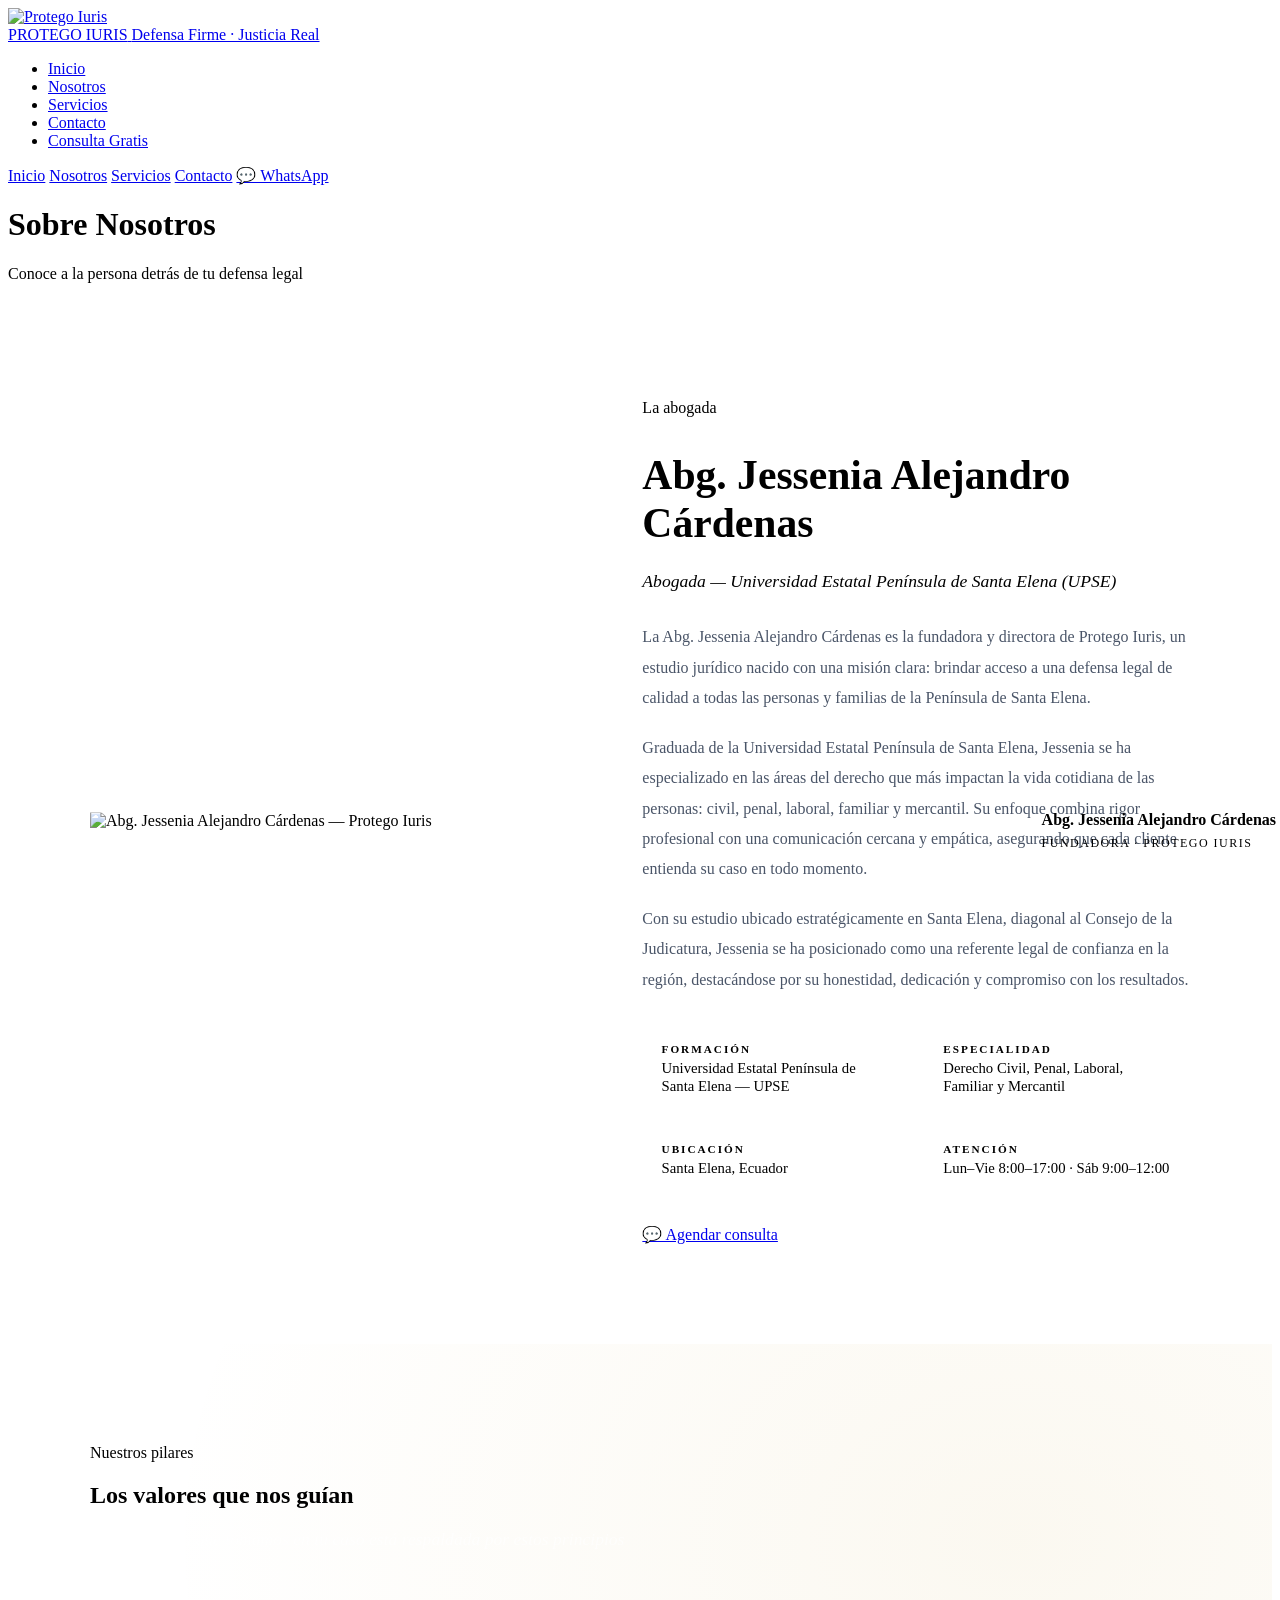
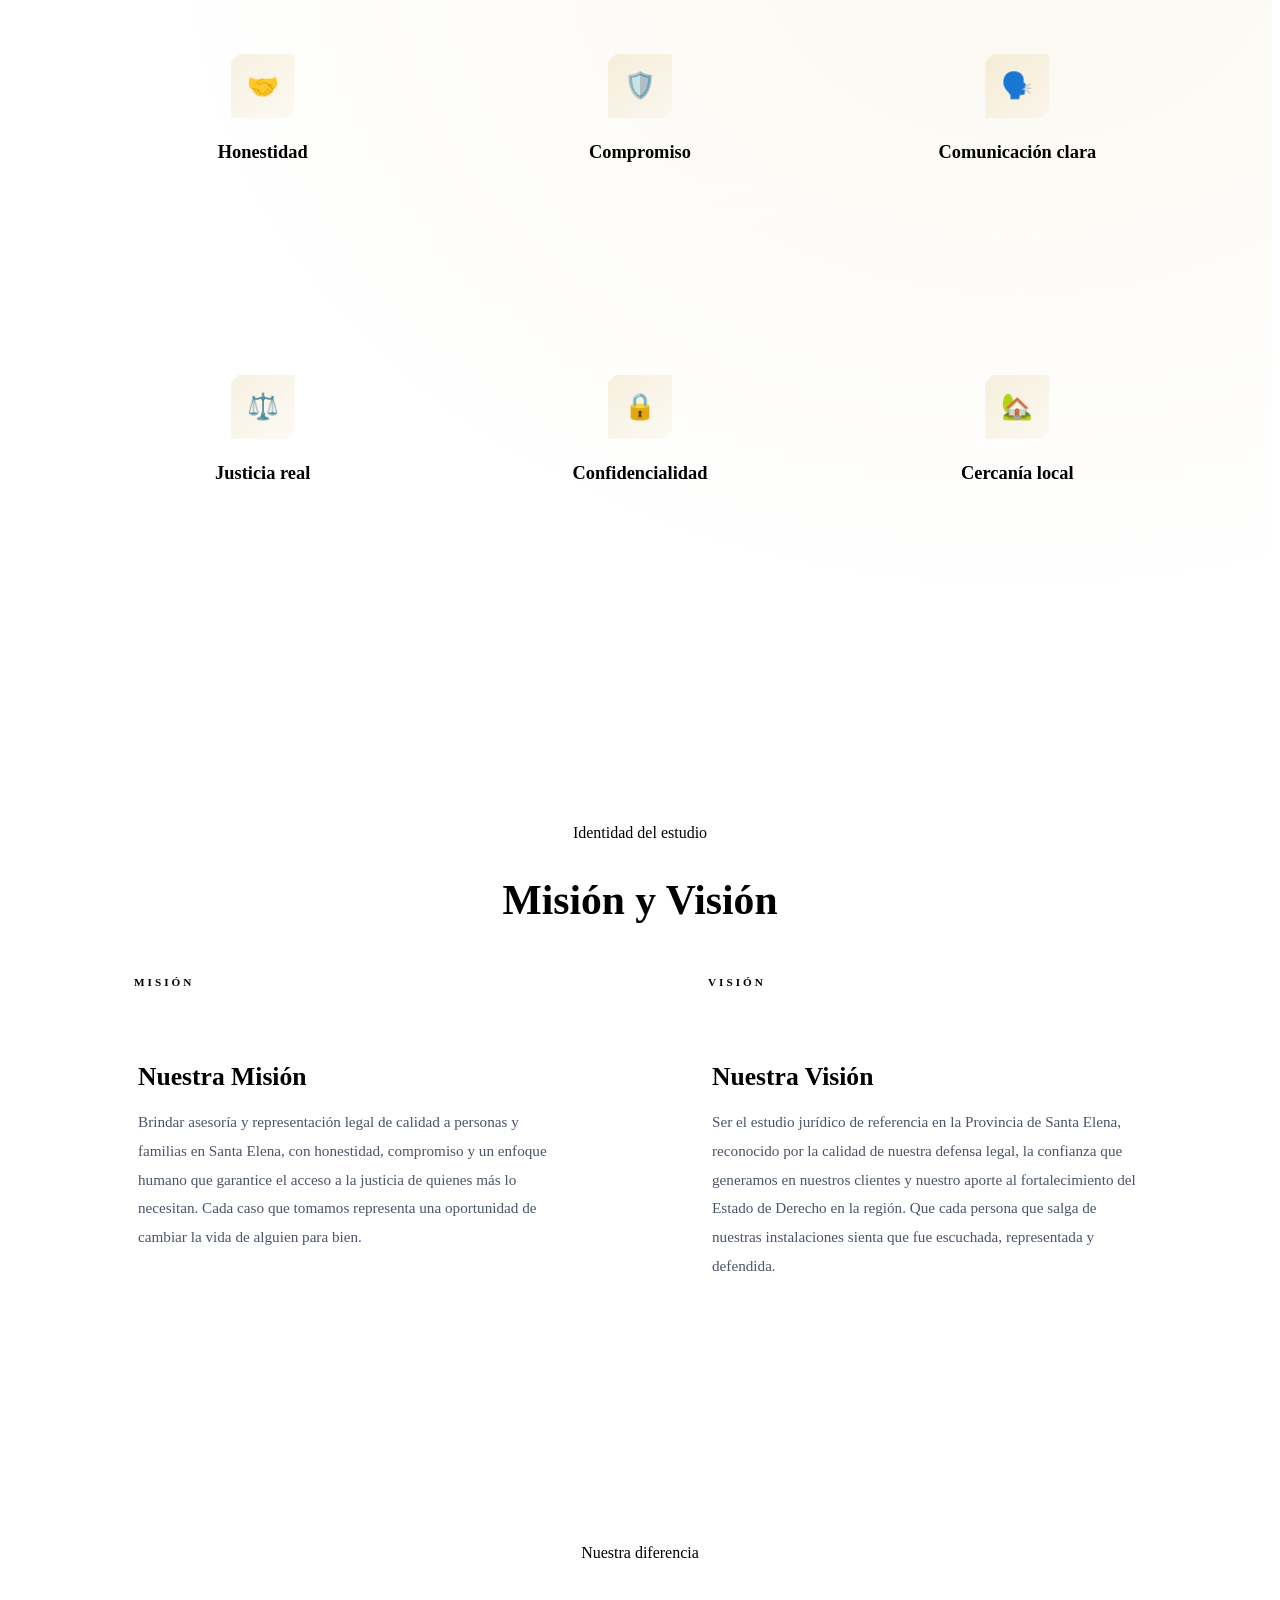
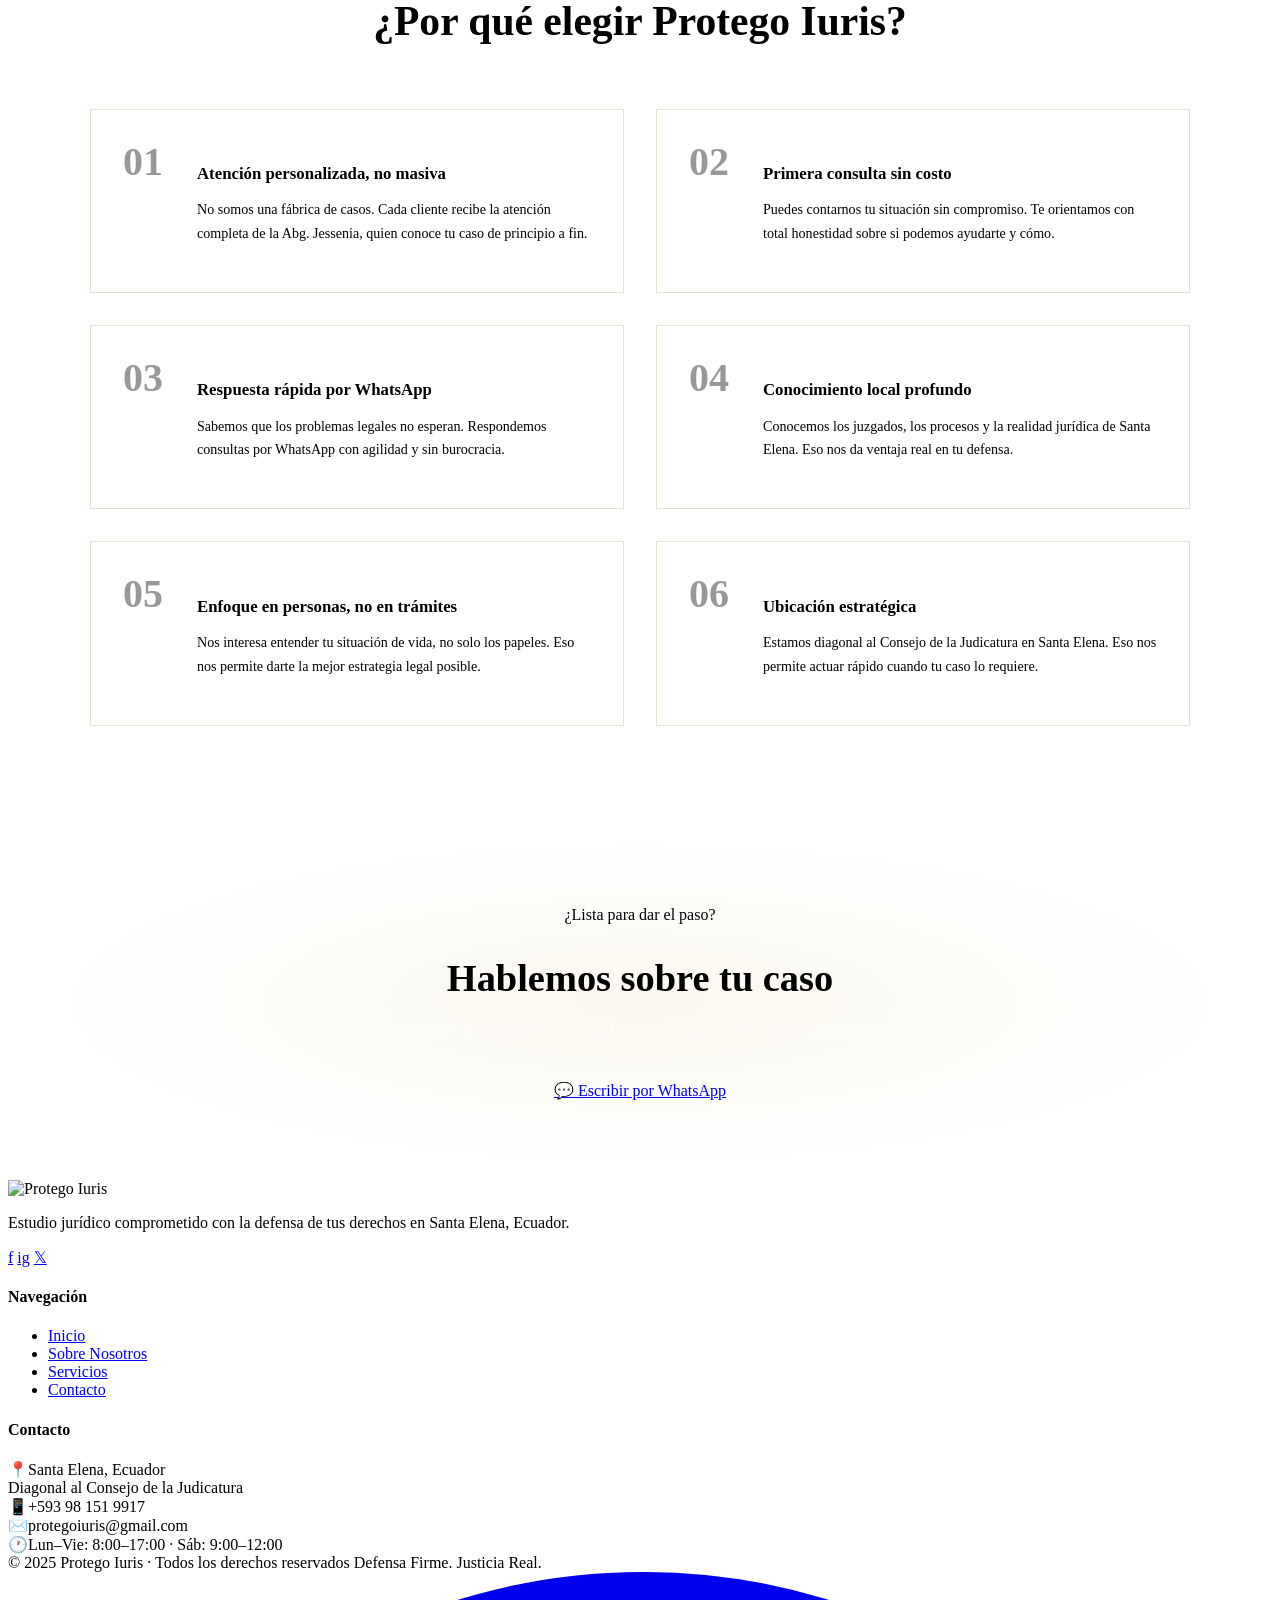
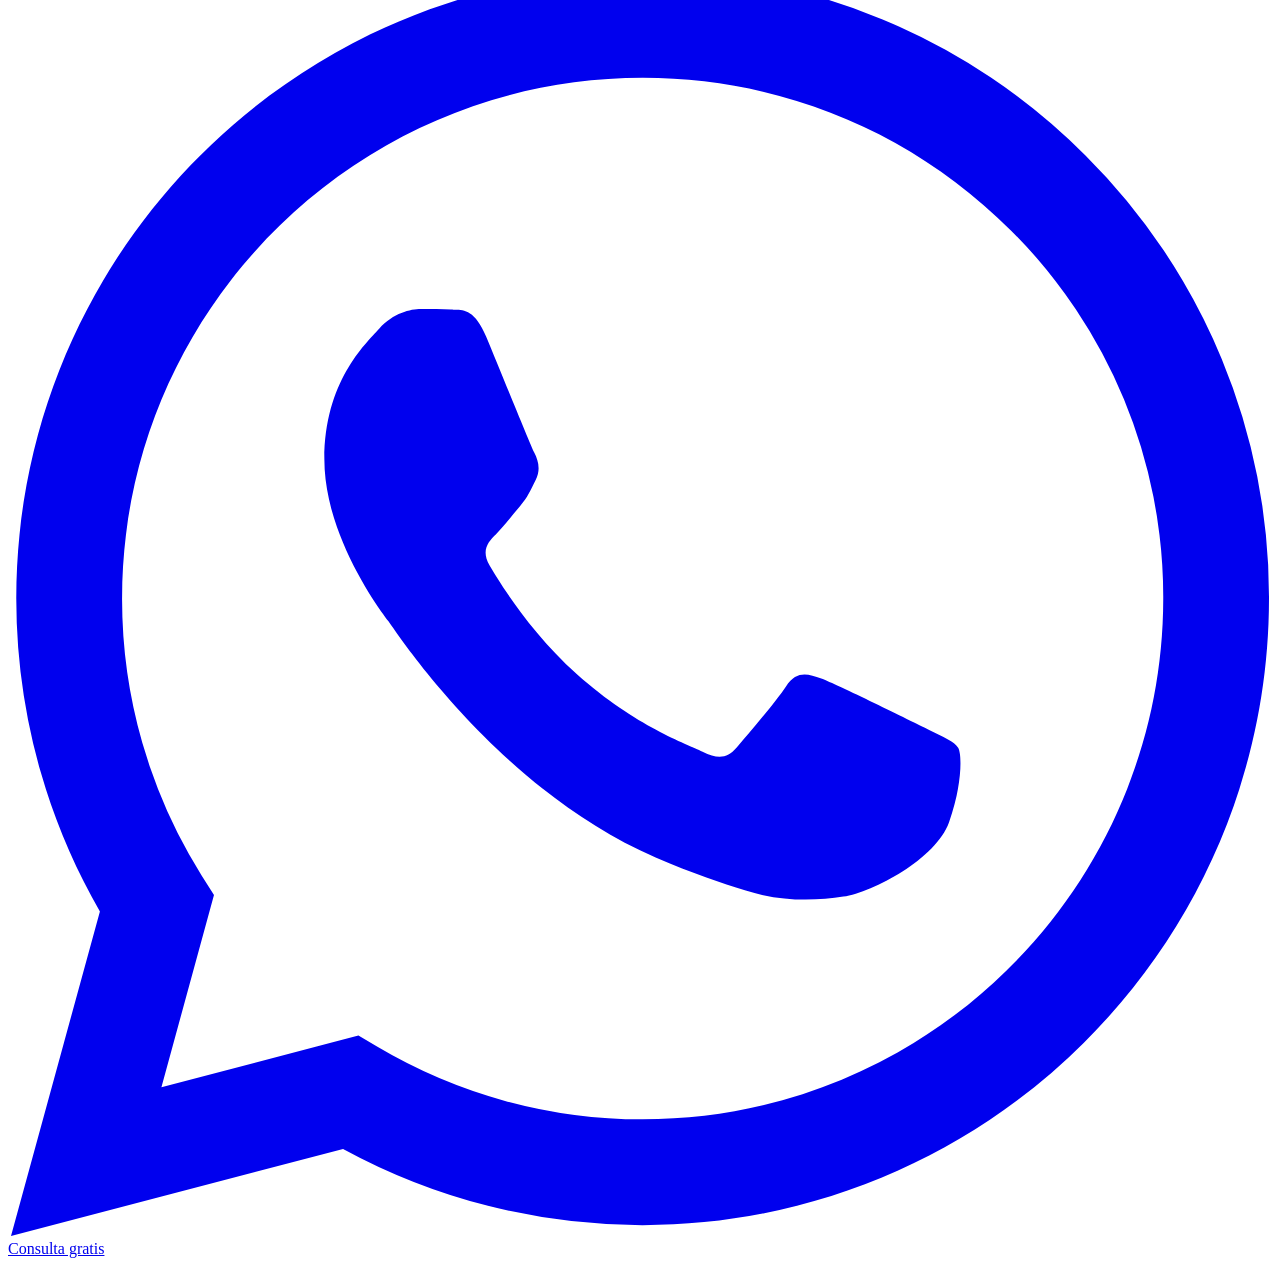
==== sobre-nosotros.html @ ad4a4484 "Crear sobre-nosotros.html" ====
<!DOCTYPE html>

<html lang="es">
<head>
  <meta charset="UTF-8"/>
  <meta name="viewport" content="width=device-width, initial-scale=1.0"/>
  <meta name="description" content="Conoce a la Abg. Jessenia Alejandro Cárdenas y al estudio jurídico Protego Iuris en Santa Elena, Ecuador."/>
  <title>Sobre Nosotros | Protego Iuris</title>
  <link rel="stylesheet" href="styles.css"/>
  <style>
    /* ===== ABOGADA SECTION ===== */
    .abogada-section {
      padding: 100px 2rem;
      max-width: 1100px;
      margin: 0 auto;
      display: grid;
      grid-template-columns: 1fr 1.2fr;
      gap: 6rem;
      align-items: center;
    }

```
.abogada-img-wrap {
  position: relative;
}

.abogada-img-wrap img {
  width: 100%;
  max-width: 420px;
  display: block;
  clip-path: polygon(0 0, 100% 0, 100% 88%, 88% 100%, 0 100%);
}

.abogada-img-deco {
  position: absolute;
  top: -18px;
  left: -18px;
  right: 18px;
  bottom: 18px;
  border: 2px solid var(--gold);
  opacity: 0.35;
  clip-path: polygon(0 0, 100% 0, 100% 88%, 88% 100%, 0 100%);
  z-index: -1;
}

.abogada-img-tag {
  position: absolute;
  bottom: 30px;
  right: -20px;
  background: var(--navy);
  border-left: 4px solid var(--gold);
  padding: 1.2rem 1.5rem;
  box-shadow: var(--shadow);
}

.abogada-img-tag strong {
  display: block;
  font-family: 'Playfair Display', serif;
  font-size: 1rem;
  color: var(--white);
  margin-bottom: 4px;
}

.abogada-img-tag span {
  font-size: 0.75rem;
  color: var(--gold);
  letter-spacing: 1.5px;
  text-transform: uppercase;
}

.abogada-content h2 {
  font-size: clamp(1.8rem, 3.5vw, 2.6rem);
  color: var(--navy);
  margin-bottom: 0.5rem;
}

.abogada-content .cargo {
  font-family: 'Cormorant Garamond', serif;
  font-size: 1.1rem;
  color: var(--gold);
  font-style: italic;
  margin-bottom: 1.5rem;
}

.abogada-content p {
  color: #4A5568;
  margin-bottom: 1.2rem;
  line-height: 1.9;
}

.abogada-datos {
  display: grid;
  grid-template-columns: 1fr 1fr;
  gap: 1rem;
  margin: 2rem 0;
}

.abogada-dato {
  background: var(--off-white);
  padding: 1rem 1.2rem;
  border-left: 3px solid var(--gold);
}

.abogada-dato label {
  font-size: 0.7rem;
  letter-spacing: 2px;
  text-transform: uppercase;
  color: var(--gold);
  font-weight: 700;
  display: block;
  margin-bottom: 4px;
}

.abogada-dato span {
  font-size: 0.92rem;
  color: var(--navy);
  font-weight: 500;
}

/* ===== VALORES ===== */
.valores-section {
  background: var(--navy);
  padding: 100px 2rem;
  position: relative;
  overflow: hidden;
}

.valores-section::before {
  content: '';
  position: absolute;
  inset: 0;
  background: radial-gradient(ellipse at 80% 20%, rgba(201,160,48,0.07) 0%, transparent 60%);
}

.valores-inner {
  max-width: 1100px;
  margin: 0 auto;
  position: relative;
}

.valores-grid {
  display: grid;
  grid-template-columns: repeat(3, 1fr);
  gap: 2rem;
  margin-top: 4rem;
}

.valor-card {
  text-align: center;
  padding: 2.5rem 1.5rem;
  border: 1px solid var(--border);
  position: relative;
  transition: all 0.4s;
}

.valor-card:hover {
  background: rgba(255,255,255,0.04);
  border-color: rgba(201,160,48,0.4);
  transform: translateY(-6px);
}

.valor-icon {
  width: 64px;
  height: 64px;
  margin: 0 auto 1.5rem;
  background: linear-gradient(135deg, rgba(201,160,48,0.15), rgba(201,160,48,0.05));
  border: 1px solid var(--border);
  display: flex;
  align-items: center;
  justify-content: center;
  font-size: 1.6rem;
  clip-path: polygon(8px 0, 100% 0, 100% calc(100% - 8px), calc(100% - 8px) 100%, 0 100%, 0 8px);
}

.valor-card h3 {
  font-size: 1.15rem;
  color: var(--white);
  margin-bottom: 0.8rem;
}

.valor-card p {
  font-size: 0.88rem;
  color: rgba(255,255,255,0.55);
  line-height: 1.7;
}

/* ===== MISIÓN VISIÓN ===== */
.mision-section {
  padding: 100px 2rem;
  background: var(--off-white);
}

.mision-inner {
  max-width: 1100px;
  margin: 0 auto;
  display: grid;
  grid-template-columns: 1fr 1fr;
  gap: 3rem;
}

.mision-card {
  background: var(--white);
  padding: 3rem;
  border-top: 4px solid var(--gold);
  box-shadow: var(--shadow);
  position: relative;
}

.mision-card::before {
  content: attr(data-label);
  position: absolute;
  top: -16px;
  left: 2rem;
  background: var(--gold);
  color: var(--navy);
  font-size: 0.7rem;
  font-weight: 700;
  letter-spacing: 3px;
  text-transform: uppercase;
  padding: 4px 12px;
}

.mision-card h3 {
  font-size: 1.6rem;
  color: var(--navy);
  margin-bottom: 1rem;
}

.mision-card p {
  color: #4A5568;
  line-height: 1.9;
  font-size: 0.95rem;
}

/* ===== POR QUÉ ELEGIRNOS ===== */
.porque-section {
  padding: 100px 2rem;
}

.porque-inner {
  max-width: 1100px;
  margin: 0 auto;
}

.porque-grid {
  display: grid;
  grid-template-columns: repeat(2, 1fr);
  gap: 2rem;
  margin-top: 4rem;
}

.porque-item {
  display: flex;
  gap: 1.5rem;
  align-items: flex-start;
  padding: 2rem;
  border: 1px solid #e8e0d0;
  transition: all 0.3s;
}

.porque-item:hover {
  border-color: var(--gold);
  box-shadow: var(--shadow-gold);
}

.porque-num {
  font-family: 'Playfair Display', serif;
  font-size: 2.5rem;
  font-weight: 700;
  color: var(--gold);
  opacity: 0.4;
  line-height: 1;
  flex-shrink: 0;
  width: 50px;
}

.porque-item h4 {
  font-size: 1.05rem;
  color: var(--navy);
  margin-bottom: 0.5rem;
}

.porque-item p {
  font-size: 0.88rem;
  color: var(--text-light);
  line-height: 1.7;
}

/* ===== CTA ===== */
.cta-nosotros {
  background: var(--navy);
  padding: 80px 2rem;
  text-align: center;
  position: relative;
  overflow: hidden;
}

.cta-nosotros::before {
  content: '';
  position: absolute;
  inset: 0;
  background: radial-gradient(ellipse at center, rgba(201,160,48,0.08) 0%, transparent 70%);
}

.cta-nosotros h2 {
  color: var(--white);
  font-size: clamp(1.6rem, 4vw, 2.4rem);
  margin-bottom: 1rem;
  position: relative;
}

.cta-nosotros p {
  color: rgba(255,255,255,0.65);
  font-family: 'Cormorant Garamond', serif;
  font-size: 1.2rem;
  font-style: italic;
  margin-bottom: 2.5rem;
  position: relative;
}

/* RESPONSIVE */
@media (max-width: 900px) {
  .abogada-section { grid-template-columns: 1fr; gap: 3rem; }
  .abogada-img-tag { right: 0; }
  .valores-grid { grid-template-columns: 1fr 1fr; }
  .mision-inner { grid-template-columns: 1fr; }
  .porque-grid { grid-template-columns: 1fr; }
}

@media (max-width: 600px) {
  .valores-grid { grid-template-columns: 1fr; }
  .abogada-datos { grid-template-columns: 1fr; }
}
```

  </style>
</head>
<body>

<!-- NAVBAR -->

<nav class="navbar" id="navbar">
  <a href="index.html" class="nav-brand">
    <img src="logo.png" alt="Protego Iuris" class="nav-logo"/>
    <div class="nav-brand-text">
      <span class="nav-brand-name">PROTEGO IURIS</span>
      <span class="nav-brand-tagline">Defensa Firme · Justicia Real</span>
    </div>
  </a>
  <ul class="nav-links">
    <li><a href="index.html">Inicio</a></li>
    <li><a href="sobre-nosotros.html" class="active">Nosotros</a></li>
    <li><a href="servicios.html">Servicios</a></li>
    <li><a href="contacto.html">Contacto</a></li>
    <li><a href="https://wa.me/593981519917?text=Hola%2C%20me%20gustar%C3%ADa%20obtener%20informaci%C3%B3n%20sobre%20los%20servicios%20de%20Protego%20Iuris." target="_blank" class="nav-cta">Consulta Gratis</a></li>
  </ul>
  <div class="nav-toggle" id="navToggle"><span></span><span></span><span></span></div>
</nav>
<div class="mobile-menu" id="mobileMenu">
  <a href="index.html">Inicio</a>
  <a href="sobre-nosotros.html">Nosotros</a>
  <a href="servicios.html">Servicios</a>
  <a href="contacto.html">Contacto</a>
  <a href="https://wa.me/593981519917?text=Hola%2C%20me%20gustar%C3%ADa%20obtener%20informaci%C3%B3n%20sobre%20los%20servicios%20de%20Protego%20Iuris." target="_blank">💬 WhatsApp</a>
</div>

<!-- PAGE HEADER -->

<div class="page-header">
  <div class="page-header-ornament"></div>
  <h1>Sobre Nosotros</h1>
  <p>Conoce a la persona detrás de tu defensa legal</p>
</div>

<!-- ABOGADA -->

<section class="abogada-section">
  <div class="abogada-img-wrap">
    <img src="foto-abogada.png" alt="Abg. Jessenia Alejandro Cárdenas — Protego Iuris"/>
    <div class="abogada-img-deco"></div>
    <div class="abogada-img-tag">
      <strong>Abg. Jessenia Alejandro Cárdenas</strong>
      <span>Fundadora · Protego Iuris</span>
    </div>
  </div>
  <div class="abogada-content">
    <span class="section-label">La abogada</span>
    <h2>Abg. Jessenia Alejandro Cárdenas</h2>
    <div class="gold-line"></div>
    <p class="cargo">Abogada — Universidad Estatal Península de Santa Elena (UPSE)</p>
    <p>La Abg. Jessenia Alejandro Cárdenas es la fundadora y directora de Protego Iuris, un estudio jurídico nacido con una misión clara: brindar acceso a una defensa legal de calidad a todas las personas y familias de la Península de Santa Elena.</p>
    <p>Graduada de la Universidad Estatal Península de Santa Elena, Jessenia se ha especializado en las áreas del derecho que más impactan la vida cotidiana de las personas: civil, penal, laboral, familiar y mercantil. Su enfoque combina rigor profesional con una comunicación cercana y empática, asegurando que cada cliente entienda su caso en todo momento.</p>
    <p>Con su estudio ubicado estratégicamente en Santa Elena, diagonal al Consejo de la Judicatura, Jessenia se ha posicionado como una referente legal de confianza en la región, destacándose por su honestidad, dedicación y compromiso con los resultados.</p>
    <div class="abogada-datos">
      <div class="abogada-dato">
        <label>Formación</label>
        <span>Universidad Estatal Península de Santa Elena — UPSE</span>
      </div>
      <div class="abogada-dato">
        <label>Especialidad</label>
        <span>Derecho Civil, Penal, Laboral, Familiar y Mercantil</span>
      </div>
      <div class="abogada-dato">
        <label>Ubicación</label>
        <span>Santa Elena, Ecuador</span>
      </div>
      <div class="abogada-dato">
        <label>Atención</label>
        <span>Lun–Vie 8:00–17:00 · Sáb 9:00–12:00</span>
      </div>
    </div>
    <a href="https://wa.me/593981519917?text=Hola%2C%20me%20gustar%C3%ADa%20agendar%20una%20consulta%20con%20la%20Abg.%20Jessenia." target="_blank" class="btn-primary">💬 Agendar consulta</a>
  </div>
</section>

<!-- VALORES -->

<section class="valores-section">
  <div class="valores-inner">
    <div class="section-header">
      <span class="section-label">Nuestros pilares</span>
      <h2 style="color:var(--white);">Los valores que nos guían</h2>
      <div class="gold-line center"></div>
      <p style="color:rgba(255,255,255,0.6); font-family:'Cormorant Garamond',serif; font-style:italic; font-size:1.1rem;">Cada decisión que tomamos en tu caso está respaldada por estos principios</p>
    </div>
    <div class="valores-grid">
      <div class="valor-card">
        <div class="valor-icon">🤝</div>
        <h3>Honestidad</h3>
        <p>No prometemos resultados imposibles. Te decimos la verdad sobre tu caso desde el primer momento, con claridad y respeto.</p>
      </div>
      <div class="valor-card">
        <div class="valor-icon">🛡️</div>
        <h3>Compromiso</h3>
        <p>Tu caso nos importa como si fuera propio. Trabajamos con dedicación total desde el inicio hasta la resolución final.</p>
      </div>
      <div class="valor-card">
        <div class="valor-icon">🗣️</div>
        <h3>Comunicación clara</h3>
        <p>Te explicamos cada paso en lenguaje que entiendas. Sin tecnicismos innecesarios, sin secretos, siempre informado.</p>
      </div>
      <div class="valor-card">
        <div class="valor-icon">⚖️</div>
        <h3>Justicia real</h3>
        <p>Creemos que toda persona merece una defensa justa, independientemente de su situación económica o social.</p>
      </div>
      <div class="valor-card">
        <div class="valor-icon">🔒</div>
        <h3>Confidencialidad</h3>
        <p>Tu información y los detalles de tu caso están protegidos con total privacidad. La discreción es un principio irrenunciable.</p>
      </div>
      <div class="valor-card">
        <div class="valor-icon">🏡</div>
        <h3>Cercanía local</h3>
        <p>Conocemos la realidad de Santa Elena. Nuestra presencia local nos permite actuar con rapidez y entender el contexto de cada caso.</p>
      </div>
    </div>
  </div>
</section>

<!-- MISIÓN Y VISIÓN -->

<section class="mision-section">
  <div style="max-width:1100px; margin:0 auto 4rem; text-align:center;">
    <span class="section-label">Identidad del estudio</span>
    <h2 style="font-size:clamp(1.8rem,4vw,2.6rem);">Misión y Visión</h2>
    <div class="gold-line center"></div>
  </div>
  <div class="mision-inner">
    <div class="mision-card" data-label="Misión">
      <h3>Nuestra Misión</h3>
      <p>Brindar asesoría y representación legal de calidad a personas y familias en Santa Elena, con honestidad, compromiso y un enfoque humano que garantice el acceso a la justicia de quienes más lo necesitan. Cada caso que tomamos representa una oportunidad de cambiar la vida de alguien para bien.</p>
    </div>
    <div class="mision-card" data-label="Visión">
      <h3>Nuestra Visión</h3>
      <p>Ser el estudio jurídico de referencia en la Provincia de Santa Elena, reconocido por la calidad de nuestra defensa legal, la confianza que generamos en nuestros clientes y nuestro aporte al fortalecimiento del Estado de Derecho en la región. Que cada persona que salga de nuestras instalaciones sienta que fue escuchada, representada y defendida.</p>
    </div>
  </div>
</section>

<!-- POR QUÉ ELEGIRNOS -->

<section class="porque-section">
  <div class="porque-inner">
    <div style="text-align:center; margin-bottom:1rem;">
      <span class="section-label">Nuestra diferencia</span>
      <h2 style="font-size:clamp(1.8rem,4vw,2.6rem);">¿Por qué elegir Protego Iuris?</h2>
      <div class="gold-line center"></div>
    </div>
    <div class="porque-grid">
      <div class="porque-item">
        <div class="porque-num">01</div>
        <div>
          <h4>Atención personalizada, no masiva</h4>
          <p>No somos una fábrica de casos. Cada cliente recibe la atención completa de la Abg. Jessenia, quien conoce tu caso de principio a fin.</p>
        </div>
      </div>
      <div class="porque-item">
        <div class="porque-num">02</div>
        <div>
          <h4>Primera consulta sin costo</h4>
          <p>Puedes contarnos tu situación sin compromiso. Te orientamos con total honestidad sobre si podemos ayudarte y cómo.</p>
        </div>
      </div>
      <div class="porque-item">
        <div class="porque-num">03</div>
        <div>
          <h4>Respuesta rápida por WhatsApp</h4>
          <p>Sabemos que los problemas legales no esperan. Respondemos consultas por WhatsApp con agilidad y sin burocracia.</p>
        </div>
      </div>
      <div class="porque-item">
        <div class="porque-num">04</div>
        <div>
          <h4>Conocimiento local profundo</h4>
          <p>Conocemos los juzgados, los procesos y la realidad jurídica de Santa Elena. Eso nos da ventaja real en tu defensa.</p>
        </div>
      </div>
      <div class="porque-item">
        <div class="porque-num">05</div>
        <div>
          <h4>Enfoque en personas, no en trámites</h4>
          <p>Nos interesa entender tu situación de vida, no solo los papeles. Eso nos permite darte la mejor estrategia legal posible.</p>
        </div>
      </div>
      <div class="porque-item">
        <div class="porque-num">06</div>
        <div>
          <h4>Ubicación estratégica</h4>
          <p>Estamos diagonal al Consejo de la Judicatura en Santa Elena. Eso nos permite actuar rápido cuando tu caso lo requiere.</p>
        </div>
      </div>
    </div>
  </div>
</section>

<!-- CTA -->

<section class="cta-nosotros">
  <span class="section-label" style="position:relative;">¿Lista para dar el paso?</span>
  <h2>Hablemos sobre tu caso</h2>
  <p>La primera consulta es completamente gratuita y sin compromiso.</p>
  <a href="https://wa.me/593981519917?text=Hola%2C%20me%20gustar%C3%ADa%20agendar%20una%20consulta%20con%20la%20Abg.%20Jessenia%20Alejandro." target="_blank" class="btn-primary" style="position:relative;">💬 Escribir por WhatsApp</a>
</section>

<!-- FOOTER -->

<footer>
  <div class="footer-grid">
    <div class="footer-brand">
      <img src="logo.png" alt="Protego Iuris"/>
      <p>Estudio jurídico comprometido con la defensa de tus derechos en Santa Elena, Ecuador.</p>
      <div class="footer-socials">
        <a href="https://facebook.com/protegoiuris" target="_blank">f</a>
        <a href="https://instagram.com/protegoiuris" target="_blank">ig</a>
        <a href="https://x.com/protegoiuris" target="_blank">𝕏</a>
      </div>
    </div>
    <div class="footer-col">
      <h4>Navegación</h4>
      <ul>
        <li><a href="index.html">Inicio</a></li>
        <li><a href="sobre-nosotros.html">Sobre Nosotros</a></li>
        <li><a href="servicios.html">Servicios</a></li>
        <li><a href="contacto.html">Contacto</a></li>
      </ul>
    </div>
    <div class="footer-col">
      <h4>Contacto</h4>
      <div class="footer-contact-item"><span>📍</span><span>Santa Elena, Ecuador<br/>Diagonal al Consejo de la Judicatura</span></div>
      <div class="footer-contact-item"><span>📱</span><span>+593 98 151 9917</span></div>
      <div class="footer-contact-item"><span>✉️</span><span>protegoiuris@gmail.com</span></div>
      <div class="footer-contact-item"><span>🕐</span><span>Lun–Vie: 8:00–17:00 · Sáb: 9:00–12:00</span></div>
    </div>
  </div>
  <div class="footer-bottom">
    <span>© 2025 Protego Iuris · Todos los derechos reservados</span>
    <span class="footer-tagline">Defensa Firme. Justicia Real.</span>
  </div>
</footer>

<a class="whatsapp-float" href="https://wa.me/593981519917?text=Hola%2C%20me%20gustar%C3%ADa%20obtener%20informaci%C3%B3n%20sobre%20los%20servicios%20de%20Protego%20Iuris." target="_blank">
  <svg viewBox="0 0 24 24" fill="currentColor"><path d="M17.472 14.382c-.297-.149-1.758-.867-2.03-.967-.273-.099-.471-.148-.67.15-.197.297-.767.966-.94 1.164-.173.199-.347.223-.644.075-.297-.15-1.255-.463-2.39-1.475-.883-.788-1.48-1.761-1.653-2.059-.173-.297-.018-.458.13-.606.134-.133.298-.347.446-.52.149-.174.198-.298.298-.497.099-.198.05-.371-.025-.52-.075-.149-.669-1.612-.916-2.207-.242-.579-.487-.5-.669-.51-.173-.008-.371-.01-.57-.01-.198 0-.52.074-.792.372-.272.297-1.04 1.016-1.04 2.479 0 1.462 1.065 2.875 1.213 3.074.149.198 2.096 3.2 5.077 4.487.709.306 1.262.489 1.694.625.712.227 1.36.195 1.871.118.571-.085 1.758-.719 2.006-1.413.248-.694.248-1.289.173-1.413-.074-.124-.272-.198-.57-.347m-5.421 7.403h-.004a9.87 9.87 0 01-5.031-1.378l-.361-.214-3.741.982.998-3.648-.235-.374a9.86 9.86 0 01-1.51-5.26c.001-5.45 4.436-9.884 9.888-9.884 2.64 0 5.122 1.03 6.988 2.898a9.825 9.825 0 012.893 6.994c-.003 5.45-4.437 9.884-9.885 9.884m8.413-18.297A11.815 11.815 0 0012.05 0C5.495 0 .16 5.335.157 11.892c0 2.096.547 4.142 1.588 5.945L.057 24l6.305-1.654a11.882 11.882 0 005.683 1.448h.005c6.554 0 11.89-5.335 11.893-11.893a11.821 11.821 0 00-3.48-8.413z"/></svg>
  <span>Consulta gratis</span>
</a>

<script>
  window.addEventListener('scroll', () => { document.getElementById('navbar').classList.toggle('scrolled', window.scrollY > 50); });
  document.getElementById('navToggle').addEventListener('click', () => { document.getElementById('mobileMenu').classList.toggle('open'); });
</script>

</body>
</html>
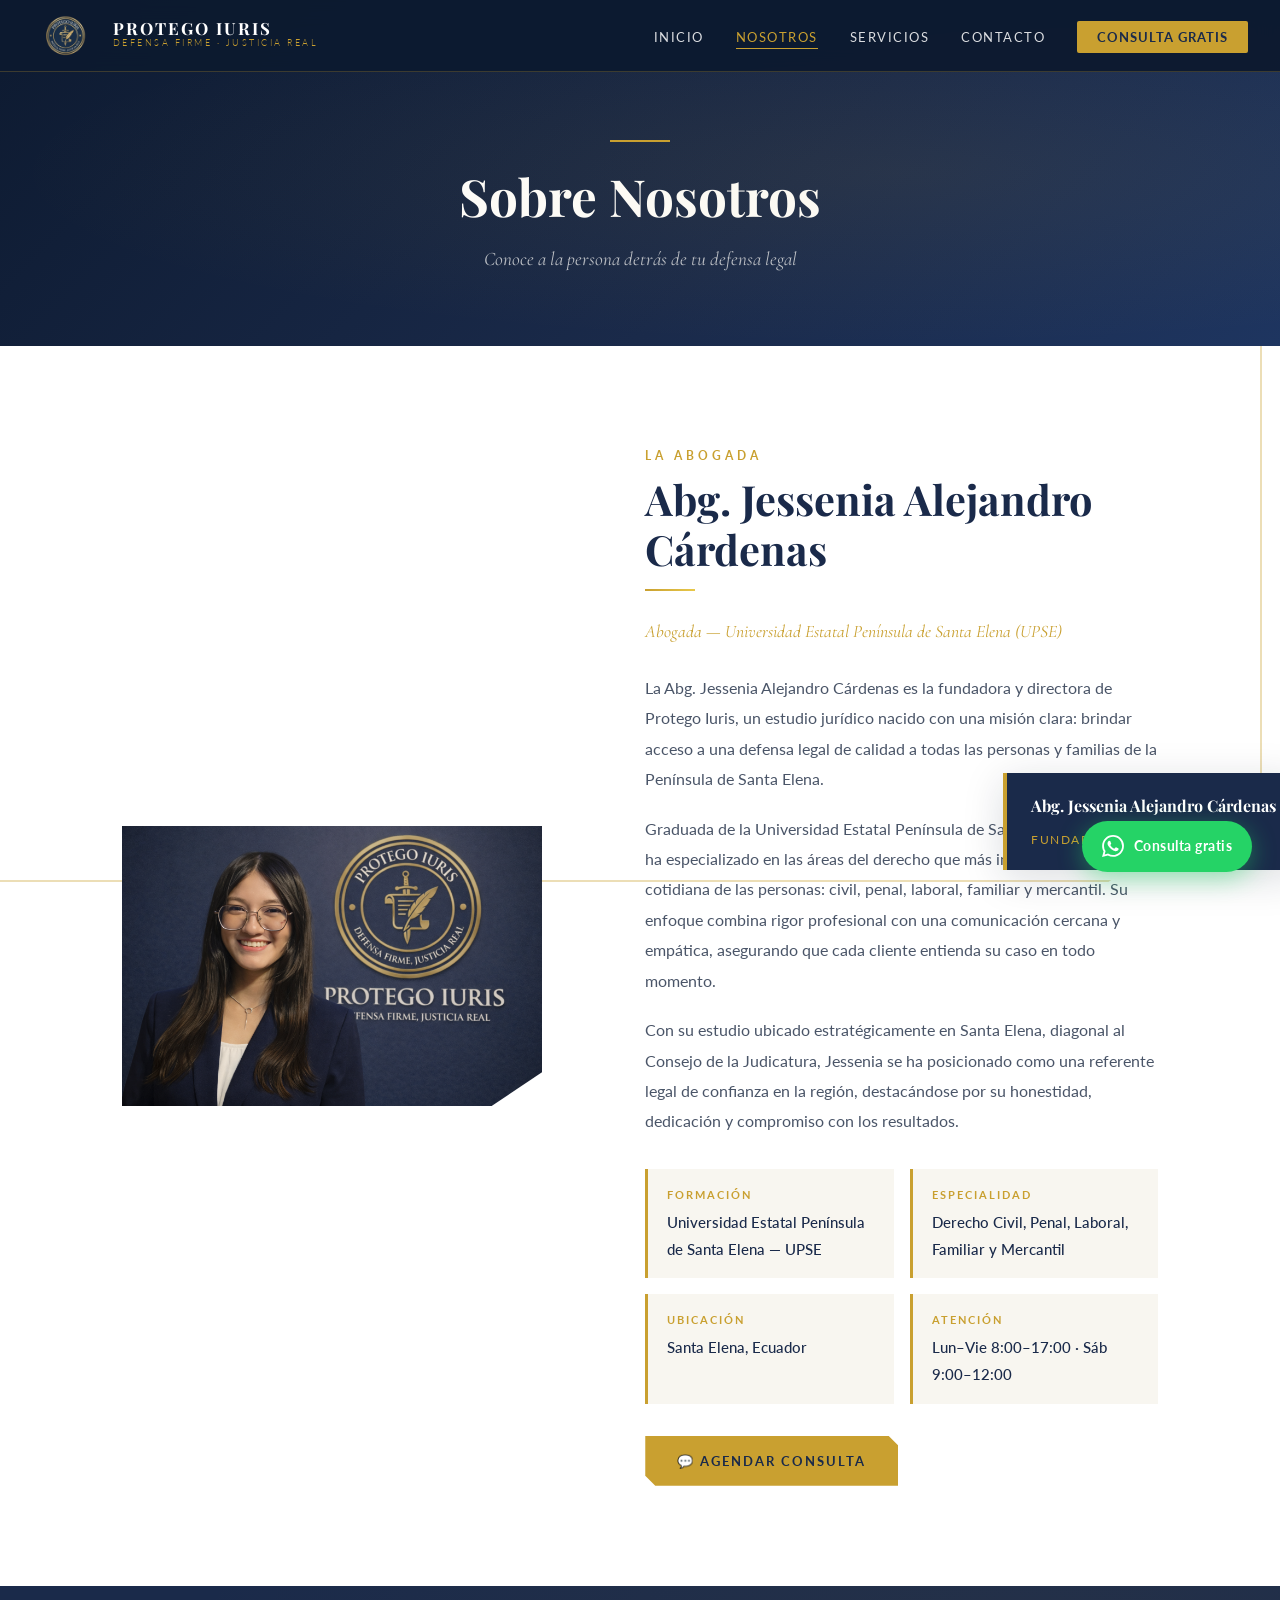
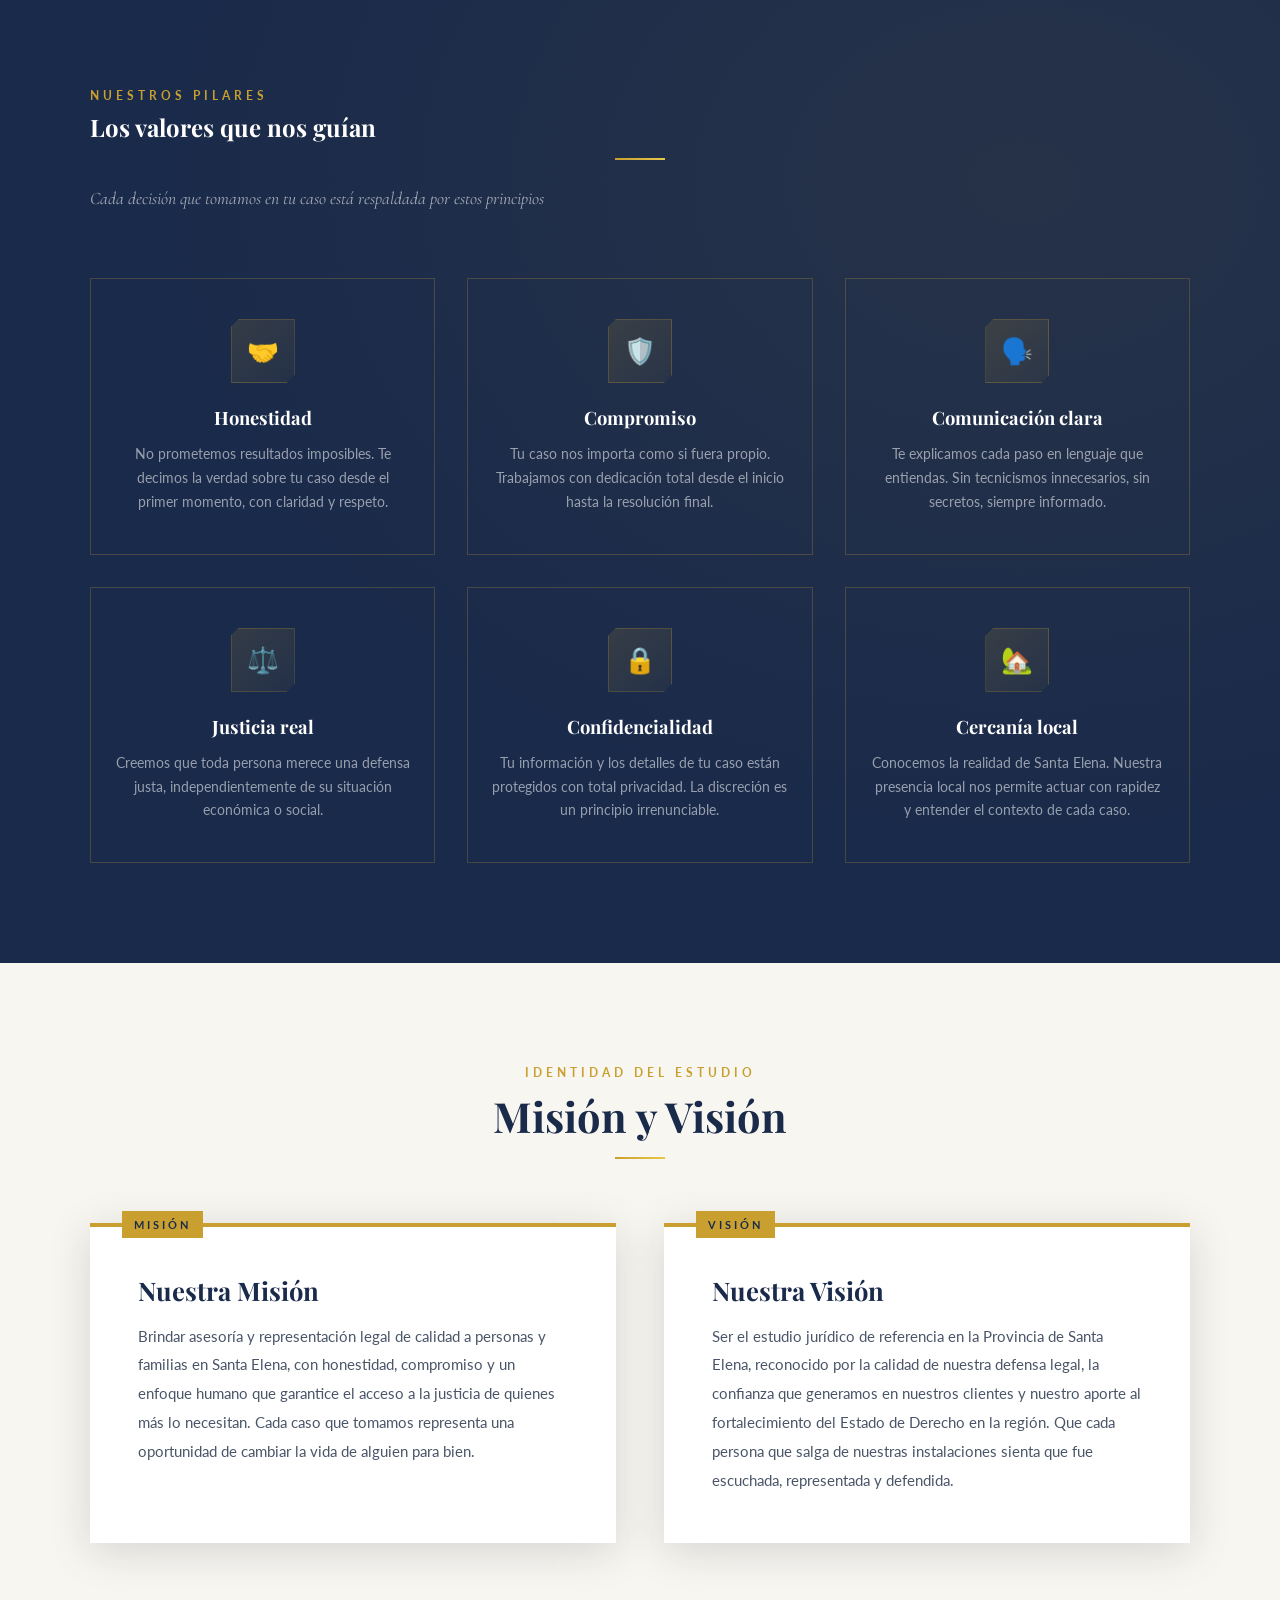
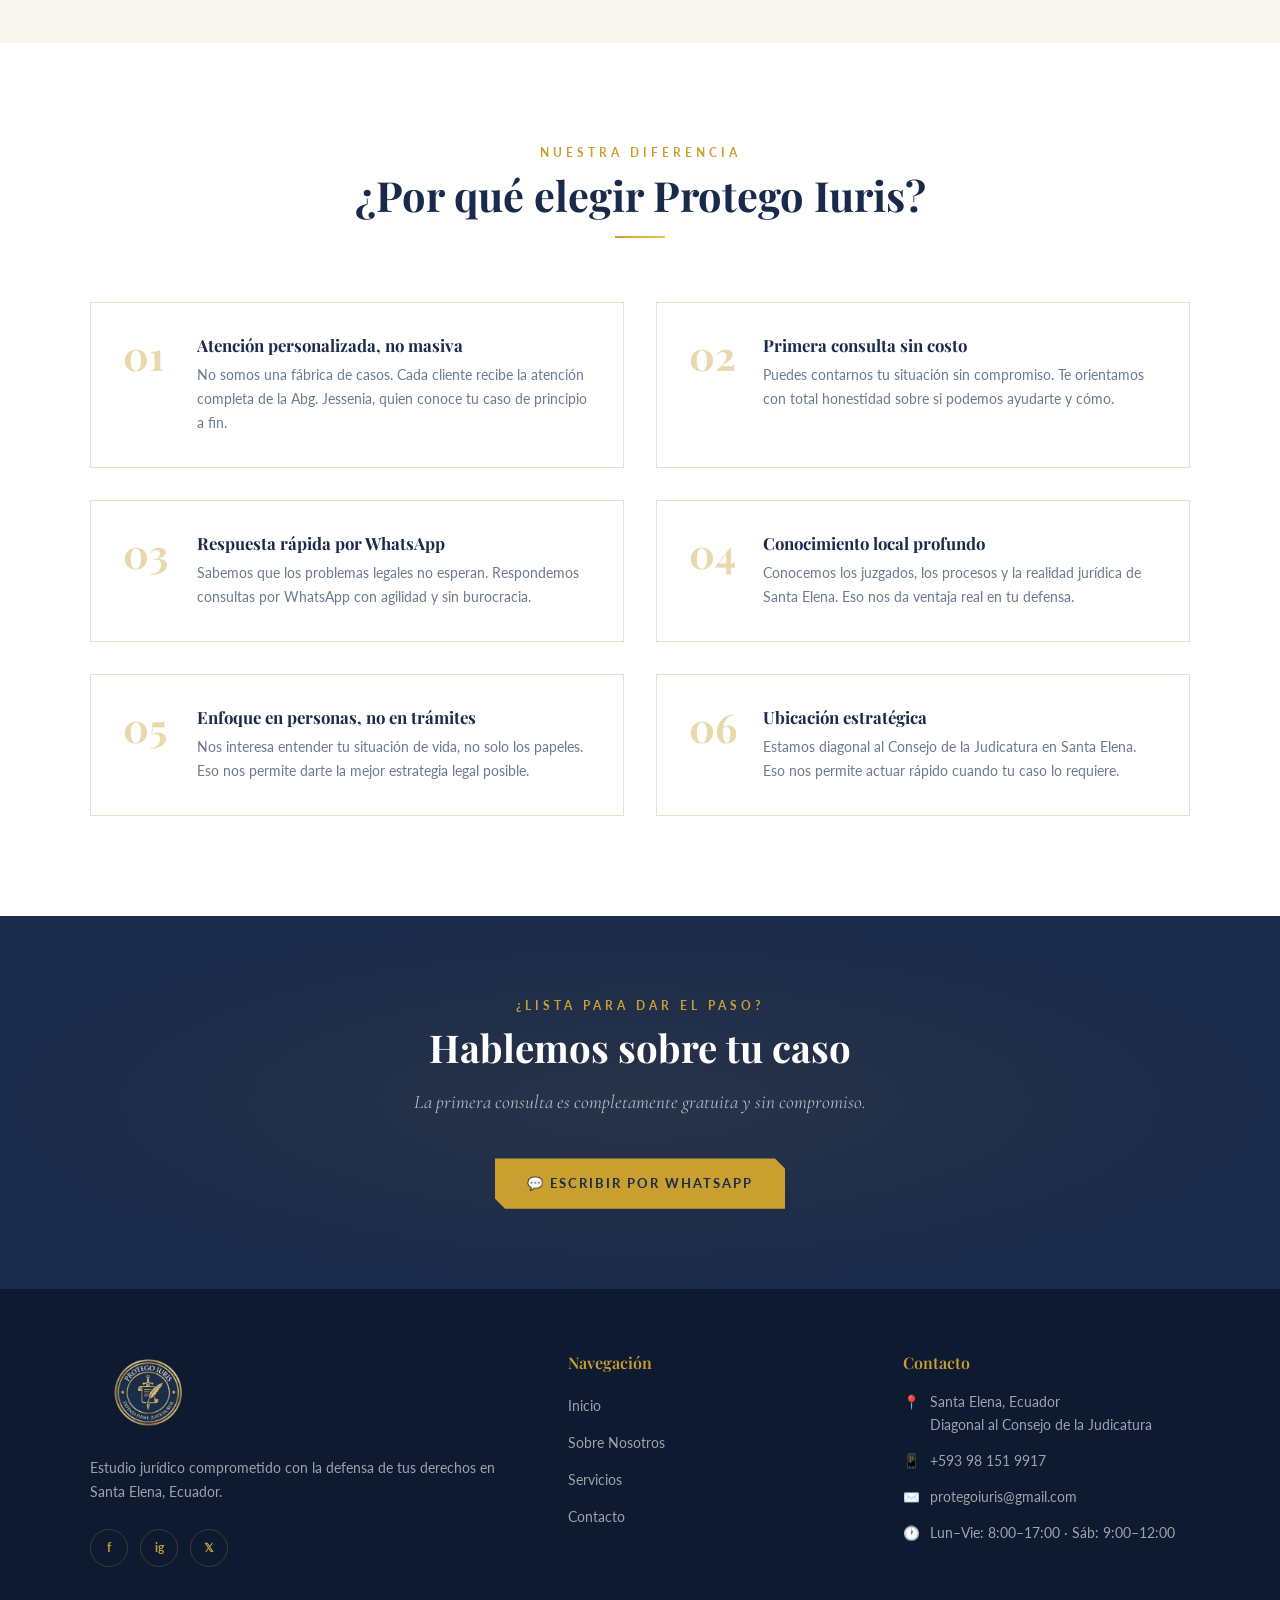
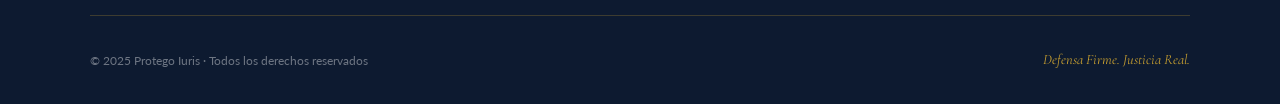
==== commit 10f4c50c: "Refactor navbar toggle functionality in script" ====
--- a/sobre-nosotros.html
+++ b/sobre-nosotros.html
@@ -585,9 +585,25 @@
 </a>
 
 <script>
-  window.addEventListener('scroll', () => { document.getElementById('navbar').classList.toggle('scrolled', window.scrollY > 50); });
-  document.getElementById('navToggle').addEventListener('click', () => { document.getElementById('mobileMenu').classList.toggle('open'); });
+  window.addEventListener('scroll', () => {
+    document.getElementById('navbar').classList.toggle('scrolled', window.scrollY > 50);
+  });
+
+  const toggle = document.getElementById('navToggle');
+  const menu = document.getElementById('mobileMenu');
+
+  toggle.addEventListener('click', () => {
+    menu.classList.toggle('open');
+    toggle.classList.toggle('active');
+  });
+
+  menu.querySelectorAll('a').forEach(link => {
+    link.addEventListener('click', () => {
+      menu.classList.remove('open');
+      toggle.classList.remove('active');
+    });
+  });
 </script>
 
 </body>
-</html>+</html>
--- a/styles.css
+++ b/styles.css
@@ -0,0 +1,577 @@
+/* ============================================
+   PROTEGO IURIS — Estilos Globales
+   Colores: Azul marino #1A2A4A | Dorado #C9A030
+   ============================================ */
+
+@import url('https://fonts.googleapis.com/css2?family=Playfair+Display:ital,wght@0,400;0,600;0,700;0,900;1,400;1,600&family=Cormorant+Garamond:ital,wght@0,300;0,400;0,500;0,600;1,300;1,400&family=Lato:wght@300;400;700&display=swap');
+
+:root {
+  --navy: #1A2A4A;
+  --navy-dark: #0D1A30;
+  --navy-mid: #243550;
+  --gold: #C9A030;
+  --gold-light: #E8C84A;
+  --gold-dark: #A07820;
+  --white: #FFFFFF;
+  --off-white: #F8F6F0;
+  --text-light: #6B7A8D;
+  --border: rgba(201, 160, 48, 0.25);
+  --shadow: 0 8px 40px rgba(13, 26, 48, 0.15);
+  --shadow-gold: 0 4px 20px rgba(201, 160, 48, 0.2);
+}
+
+*, *::before, *::after {
+  box-sizing: border-box;
+  margin: 0;
+  padding: 0;
+}
+
+html {
+  scroll-behavior: smooth;
+}
+
+body {
+  font-family: 'Lato', sans-serif;
+  color: var(--navy);
+  background: var(--white);
+  overflow-x: hidden;
+  line-height: 1.7;
+}
+
+h1, h2, h3, h4 {
+  font-family: 'Playfair Display', serif;
+  line-height: 1.2;
+}
+
+/* ===== NAVBAR ===== */
+.navbar {
+  position: fixed;
+  top: 0;
+  left: 0;
+  right: 0;
+  z-index: 1000;
+  background: rgba(13, 26, 48, 0.97);
+  backdrop-filter: blur(12px);
+  border-bottom: 1px solid var(--border);
+  padding: 0 2rem;
+  height: 72px;
+  display: flex;
+  align-items: center;
+  justify-content: space-between;
+  transition: all 0.3s ease;
+}
+
+.navbar.scrolled {
+  height: 62px;
+  box-shadow: 0 4px 30px rgba(0,0,0,0.3);
+}
+
+.nav-brand {
+  display: flex;
+  align-items: center;
+  gap: 12px;
+  text-decoration: none;
+}
+
+.nav-logo {
+  height: 46px;
+  width: auto;
+}
+
+.nav-brand-text {
+  display: flex;
+  flex-direction: column;
+}
+
+.nav-brand-name {
+  font-family: 'Playfair Display', serif;
+  font-size: 1.05rem;
+  font-weight: 700;
+  color: var(--white);
+  letter-spacing: 2px;
+  line-height: 1;
+}
+
+.nav-brand-tagline {
+  font-size: 0.55rem;
+  color: var(--gold);
+  letter-spacing: 2.5px;
+  font-weight: 300;
+  text-transform: uppercase;
+}
+
+.nav-links {
+  display: flex;
+  align-items: center;
+  gap: 2rem;
+  list-style: none;
+}
+
+.nav-links a {
+  color: rgba(255,255,255,0.85);
+  text-decoration: none;
+  font-size: 0.82rem;
+  letter-spacing: 1.5px;
+  text-transform: uppercase;
+  font-weight: 400;
+  transition: color 0.3s;
+  position: relative;
+  padding-bottom: 4px;
+}
+
+.nav-links a::after {
+  content: '';
+  position: absolute;
+  bottom: 0;
+  left: 0;
+  width: 0;
+  height: 1px;
+  background: var(--gold);
+  transition: width 0.3s ease;
+}
+
+.nav-links a:hover,
+.nav-links a.active {
+  color: var(--gold);
+}
+
+.nav-links a:hover::after,
+.nav-links a.active::after {
+  width: 100%;
+}
+
+.nav-cta {
+  background: var(--gold) !important;
+  color: var(--navy) !important;
+  padding: 8px 20px !important;
+  border-radius: 2px;
+  font-weight: 700 !important;
+  letter-spacing: 1px !important;
+  transition: background 0.3s, transform 0.2s !important;
+}
+
+.nav-cta:hover {
+  background: var(--gold-light) !important;
+  transform: translateY(-1px);
+}
+
+.nav-cta::after {
+  display: none !important;
+}
+
+/* Hamburger */
+.nav-toggle {
+  display: none;
+  flex-direction: column;
+  gap: 5px;
+  cursor: pointer;
+  padding: 4px;
+}
+
+.nav-toggle span {
+  display: block;
+  width: 24px;
+  height: 2px;
+  background: var(--white);
+  transition: all 0.3s;
+}
+
+/* Mobile Nav */
+.mobile-menu {
+  display: none;
+  position: fixed;
+  top: 72px;
+  left: 0;
+  right: 0;
+  background: var(--navy-dark);
+  padding: 1.5rem 2rem;
+  border-bottom: 2px solid var(--gold);
+  z-index: 999;
+  flex-direction: column;
+  gap: 1rem;
+}
+
+.mobile-menu.open {
+  display: flex;
+}
+
+.mobile-menu a {
+  color: rgba(255,255,255,0.85);
+  text-decoration: none;
+  font-size: 0.9rem;
+  letter-spacing: 1.5px;
+  text-transform: uppercase;
+  padding: 0.5rem 0;
+  border-bottom: 1px solid var(--border);
+  transition: color 0.3s;
+}
+
+.mobile-menu a:hover {
+  color: var(--gold);
+}
+
+/* ===== WHATSAPP FLOTANTE ===== */
+.whatsapp-float {
+  position: fixed;
+  bottom: 28px;
+  right: 28px;
+  z-index: 9999;
+  display: flex;
+  align-items: center;
+  gap: 10px;
+  background: #25D366;
+  color: white;
+  text-decoration: none;
+  padding: 14px 20px;
+  border-radius: 50px;
+  box-shadow: 0 6px 24px rgba(37, 211, 102, 0.45);
+  font-family: 'Lato', sans-serif;
+  font-size: 0.85rem;
+  font-weight: 700;
+  letter-spacing: 0.5px;
+  animation: pulse-green 2.5s infinite;
+  transition: transform 0.3s, box-shadow 0.3s;
+}
+
+.whatsapp-float:hover {
+  transform: translateY(-3px) scale(1.03);
+  box-shadow: 0 10px 32px rgba(37, 211, 102, 0.55);
+}
+
+.whatsapp-float svg {
+  width: 22px;
+  height: 22px;
+  flex-shrink: 0;
+}
+
+@keyframes pulse-green {
+  0%, 100% { box-shadow: 0 6px 24px rgba(37, 211, 102, 0.45); }
+  50% { box-shadow: 0 6px 32px rgba(37, 211, 102, 0.7); }
+}
+
+/* ===== FOOTER ===== */
+footer {
+  background: var(--navy-dark);
+  color: rgba(255,255,255,0.7);
+  padding: 4rem 2rem 2rem;
+}
+
+.footer-grid {
+  max-width: 1100px;
+  margin: 0 auto;
+  display: grid;
+  grid-template-columns: 1.5fr 1fr 1fr;
+  gap: 3rem;
+  padding-bottom: 3rem;
+  border-bottom: 1px solid var(--border);
+}
+
+.footer-brand img {
+  height: 80px;
+  margin-bottom: 1rem;
+}
+
+.footer-brand p {
+  font-size: 0.85rem;
+  line-height: 1.8;
+  color: rgba(255,255,255,0.6);
+  margin-bottom: 1.5rem;
+}
+
+.footer-socials {
+  display: flex;
+  gap: 12px;
+}
+
+.footer-socials a {
+  width: 38px;
+  height: 38px;
+  border: 1px solid var(--border);
+  border-radius: 50%;
+  display: flex;
+  align-items: center;
+  justify-content: center;
+  color: var(--gold);
+  text-decoration: none;
+  font-size: 0.75rem;
+  font-weight: 700;
+  transition: all 0.3s;
+  letter-spacing: 0;
+}
+
+.footer-socials a:hover {
+  background: var(--gold);
+  color: var(--navy);
+  border-color: var(--gold);
+}
+
+.footer-col h4 {
+  font-family: 'Playfair Display', serif;
+  color: var(--gold);
+  font-size: 1rem;
+  margin-bottom: 1.2rem;
+  font-weight: 600;
+}
+
+.footer-col ul {
+  list-style: none;
+}
+
+.footer-col ul li {
+  margin-bottom: 0.6rem;
+}
+
+.footer-col ul li a {
+  color: rgba(255,255,255,0.6);
+  text-decoration: none;
+  font-size: 0.85rem;
+  transition: color 0.3s;
+}
+
+.footer-col ul li a:hover {
+  color: var(--gold);
+}
+
+.footer-contact-item {
+  display: flex;
+  gap: 10px;
+  margin-bottom: 0.8rem;
+  font-size: 0.85rem;
+  color: rgba(255,255,255,0.6);
+  align-items: flex-start;
+}
+
+.footer-contact-item span:first-child {
+  color: var(--gold);
+  flex-shrink: 0;
+}
+
+.footer-bottom {
+  max-width: 1100px;
+  margin: 2rem auto 0;
+  display: flex;
+  justify-content: space-between;
+  align-items: center;
+  font-size: 0.78rem;
+  color: rgba(255,255,255,0.4);
+  flex-wrap: wrap;
+  gap: 0.5rem;
+}
+
+.footer-tagline {
+  font-family: 'Cormorant Garamond', serif;
+  font-style: italic;
+  color: var(--gold);
+  font-size: 0.9rem;
+}
+
+/* ===== SECCIÓN HEADER INTERNO ===== */
+.page-header {
+  background: linear-gradient(135deg, var(--navy-dark) 0%, var(--navy) 60%, #1E3560 100%);
+  padding: 140px 2rem 70px;
+  text-align: center;
+  position: relative;
+  overflow: hidden;
+}
+
+.page-header::before {
+  content: '';
+  position: absolute;
+  inset: 0;
+  background: radial-gradient(ellipse at 70% 50%, rgba(201,160,48,0.08) 0%, transparent 70%);
+}
+
+.page-header-ornament {
+  width: 60px;
+  height: 2px;
+  background: var(--gold);
+  margin: 0 auto 1.5rem;
+}
+
+.page-header h1 {
+  font-size: clamp(2rem, 5vw, 3.2rem);
+  color: var(--white);
+  margin-bottom: 1rem;
+}
+
+.page-header p {
+  color: rgba(255,255,255,0.7);
+  font-size: 1.05rem;
+  max-width: 540px;
+  margin: 0 auto;
+  font-family: 'Cormorant Garamond', serif;
+  font-style: italic;
+  font-size: 1.2rem;
+}
+
+/* ===== UTILIDADES ===== */
+.gold-line {
+  width: 50px;
+  height: 2px;
+  background: linear-gradient(90deg, var(--gold), var(--gold-light));
+  margin: 1rem 0 1.5rem;
+}
+
+.gold-line.center {
+  margin: 1rem auto 1.5rem;
+}
+
+.section-label {
+  font-size: 0.72rem;
+  letter-spacing: 4px;
+  text-transform: uppercase;
+  color: var(--gold);
+  font-weight: 700;
+  display: block;
+  margin-bottom: 0.5rem;
+}
+
+.btn-primary {
+  display: inline-flex;
+  align-items: center;
+  gap: 8px;
+  background: var(--gold);
+  color: var(--navy);
+  padding: 14px 32px;
+  font-family: 'Lato', sans-serif;
+  font-size: 0.82rem;
+  font-weight: 700;
+  letter-spacing: 2px;
+  text-transform: uppercase;
+  text-decoration: none;
+  border: none;
+  cursor: pointer;
+  transition: all 0.3s;
+  clip-path: polygon(0 0, calc(100% - 10px) 0, 100% 10px, 100% 100%, 10px 100%, 0 calc(100% - 10px));
+}
+
+.btn-primary:hover {
+  background: var(--gold-light);
+  transform: translateY(-2px);
+  box-shadow: var(--shadow-gold);
+}
+
+.btn-outline {
+  display: inline-flex;
+  align-items: center;
+  gap: 8px;
+  background: transparent;
+  color: var(--white);
+  padding: 13px 32px;
+  font-family: 'Lato', sans-serif;
+  font-size: 0.82rem;
+  font-weight: 700;
+  letter-spacing: 2px;
+  text-transform: uppercase;
+  text-decoration: none;
+  border: 1px solid rgba(255,255,255,0.4);
+  cursor: pointer;
+  transition: all 0.3s;
+}
+
+.btn-outline:hover {
+  border-color: var(--gold);
+  color: var(--gold);
+}
+
+/* Animaciones de entrada */
+@keyframes fadeUp {
+  from { opacity: 0; transform: translateY(30px); }
+  to { opacity: 1; transform: translateY(0); }
+}
+
+@keyframes fadeIn {
+  from { opacity: 0; }
+  to { opacity: 1; }
+}
+
+.animate-up {
+  animation: fadeUp 0.8s ease forwards;
+}
+
+.delay-1 { animation-delay: 0.15s; }
+.delay-2 { animation-delay: 0.3s; }
+.delay-3 { animation-delay: 0.45s; }
+.delay-4 { animation-delay: 0.6s; }
+
+/* ===== RESPONSIVE ===== */
+@media (max-width: 768px) {
+  .nav-links { display: none; }
+  .nav-toggle { display: flex; }
+  
+  .footer-grid {
+    grid-template-columns: 1fr;
+    gap: 2rem;
+  }
+
+  .footer-bottom {
+    flex-direction: column;
+    text-align: center;
+  }
+
+  .whatsapp-float span {
+    display: none;
+  }
+
+  .whatsapp-float {
+    padding: 14px;
+    border-radius: 50%;
+  }
+}
+/* ===== FIXES MÓVIL ===== */
+.nav-toggle.active span:nth-child(1) {
+  transform: translateY(7px) rotate(45deg);
+}
+.nav-toggle.active span:nth-child(2) {
+  opacity: 0;
+}
+.nav-toggle.active span:nth-child(3) {
+  transform: translateY(-7px) rotate(-45deg);
+}
+
+@media (max-width: 480px) {
+  .hero {
+    padding: 100px 1rem 3rem;
+  }
+  .hero h1 {
+    font-size: 2rem;
+  }
+  .hero-desc {
+    font-size: 1rem;
+  }
+  .hero-buttons {
+    flex-direction: column;
+  }
+  .hero-buttons a {
+    text-align: center;
+    justify-content: center;
+  }
+  .hero-stats {
+    gap: 1.2rem;
+    flex-wrap: wrap;
+  }
+  .hero-stat-num {
+    font-size: 1.5rem;
+  }
+  .trust-bar-inner {
+    flex-direction: column;
+    gap: 0.8rem;
+    align-items: flex-start;
+  }
+  .intro-section {
+    padding: 60px 1rem;
+  }
+  .intro-quote-box {
+    padding: 1.8rem;
+  }
+  .intro-quote-box blockquote {
+    font-size: 1.1rem;
+  }
+  .cta-buttons {
+    flex-direction: column;
+    align-items: center;
+  }
+  .servicios-preview {
+    padding: 60px 1rem;
+  }
+   }
